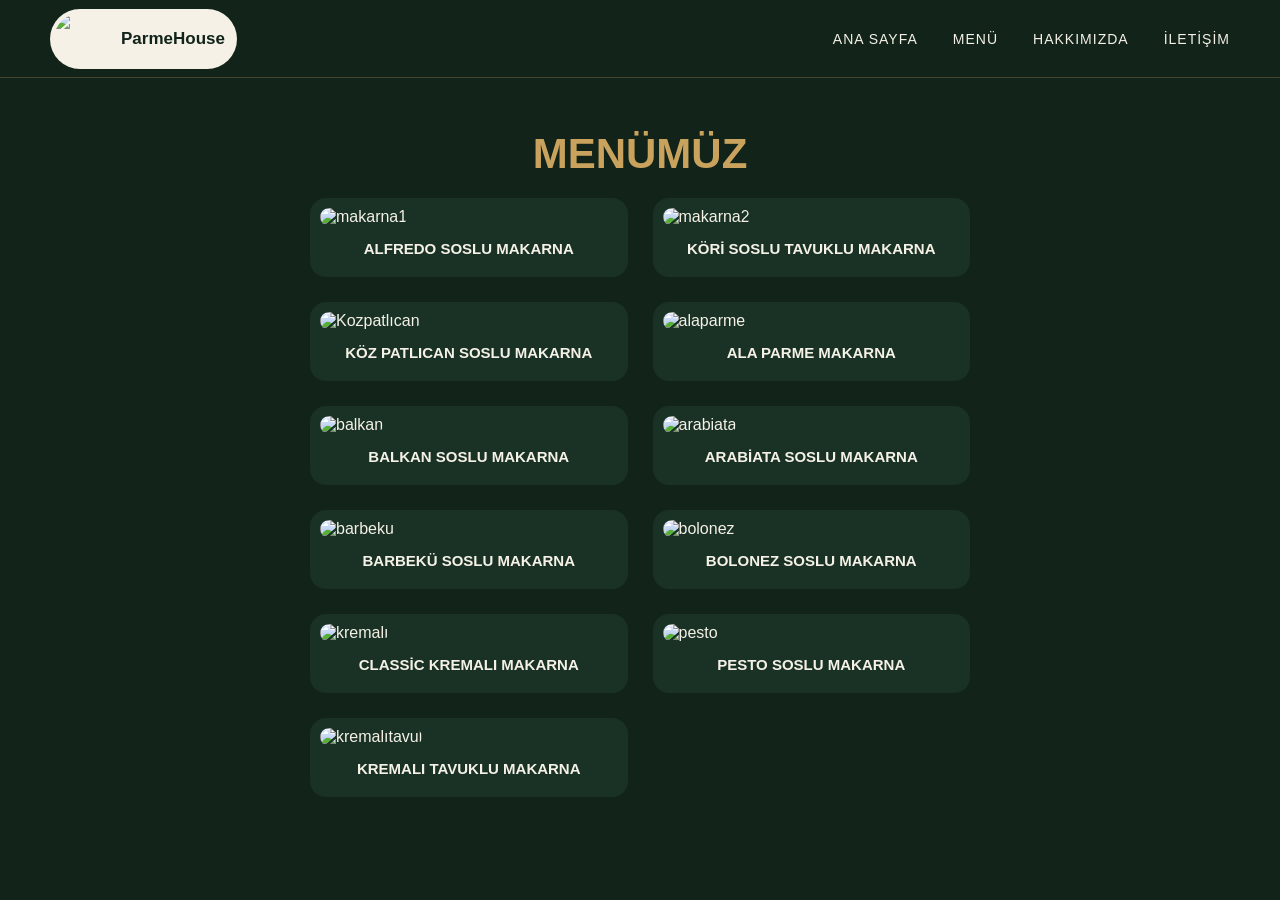
==== menu.html @ 1597a2c4 "Add files via upload" ====
<!DOCTYPE html>
<html lang="tr">

<head>
    <meta charset="UTF-8">
    <meta name="viewport" content="width=device-width, initial-scale=1.0">

    <title>ParmeHouse | Menü</title>

    <link rel="stylesheet" href="style.css">
</head>

<body>

    <header class="navbar">
        <div class="logo">
            <img src="images/logo.jpg" alt="makarnacı Logo">
            <span>ParmeHouse</span>
        </div>

        <nav class="menu">
            <a href="index.html#ana-sayfa">Ana Sayfa</a>
            <a href="menu.html">Menü</a>
            <a href="index.html#hakkimizda">Hakkımızda</a>
            <a href="index.html#iletisim">İletişim</a>
        </nav>
    </header>

    <section class="menu-sayfasi">
        <h1>MENÜMÜZ</h1>

        <div class="kartlar-menu">

            <div class="menu-kart">
                <img src="images/alfredo-menu.png" alt="makarna1">
                <h2>ALFREDO SOSLU MAKARNA</h2>
            </div>

            <div class="menu-kart">
                <img src ="images/Kori-menu.png" alt="makarna2">
                <h2>KÖRİ SOSLU TAVUKLU MAKARNA</h2>
            </div>

            <div class="menu-kart">
                <img src="images/Kozpatlıcan.png" alt="Kozpatlıcan">
                <h2>KÖZ PATLICAN SOSLU MAKARNA</h2>
            </div>

            <div class="menu-kart">
                <img src="images/Alaparme-kart.png" alt="alaparme">
                <h2>ALA PARME MAKARNA</h2>
            </div>

            <div class="menu-kart">
                <img src="images/balkansos-kart.png" alt="balkan">
                <h2>BALKAN SOSLU MAKARNA</h2>
            </div>

            <div class="menu-kart">
                <img src="images/arabiata-kart.png" alt="arabiata">
                <h2>ARABİATA SOSLU MAKARNA</h2>
            </div>

            <div class="menu-kart">
                <img src="images/barbekusos.png" alt="barbeku">
                <h2>BARBEKÜ SOSLU MAKARNA</h2>
            </div>

            <div class="menu-kart">
                <img src="images/bolonezsos.png" alt="bolonez">
                <h2>BOLONEZ SOSLU MAKARNA</h2>
            </div>

            <div class="menu-kart">
                <img src="images/kremalı.png" alt="kremalı">
                <h2>CLASSİC KREMALI MAKARNA</h2>
            </div>

            <div class="menu-kart">
                <img src="images/pesto.png" alt="pesto">
                <h2>PESTO SOSLU MAKARNA</h2>
            </div>

            <div class="menu-kart">
                <img src="images/kremalıtavuk.jpeg" alt="kremalıtavul">
                <h2>KREMALI TAVUKLU MAKARNA</h2>
            </div>

        </div>
    </section>

</body>

</html>
---- style.css ----
* {
    margin: 0;
    padding: 0;
    box-sizing: border-box;
}

html {
    scroll-behavior: smooth;
}

:root {
    --bg-koyu: #12241a;
    --bg-panel: #1a3226;
    --altin: #c9a35d;
    --yesil: #3f7d54;
    --kirmizi: #b23a2f;
    --yazi-acik: #f5f1e6;
    --yazi-soluk: #b9c4ba;
}

body {
    font-family: Arial, sans-serif;
    background-color: var(--bg-koyu);
    color: var(--yazi-acik);
}

/* NAVBAR */
.navbar {
    height: 78px;
    display: flex;
    align-items: center;
    justify-content: space-between;
    padding: 0 50px;
    background-color: var(--bg-koyu);
    border-bottom: 1px solid rgba(201, 163, 93, 0.25);
    position: fixed;
    top: 0;
    left: 0;
    width: 100%;
    z-index: 1000;
}

.menu {
    display: flex;
    gap: 35px;
}

.menu a {
    text-decoration: none;
    color: var(--yazi-acik);
    font-size: 14px;
    letter-spacing: 1px;
    text-transform: uppercase;
    font-family: Arial, sans-serif;
    transition: 0.3s;
}

.menu a:hover {
    color: var(--altin);
}

.logo {
    display: flex;
    align-items: center;
    gap: 12px;
    background-color: var(--yazi-acik);
    padding: 4px 12px 4px 4px;
    border-radius: 40px;
}

.logo img {
    width: 55px;
    height: auto;
    border-radius: 50%;
}

.logo span {
    font-size: 17px;
    font-weight: bold;
    color: var(--bg-koyu);
    font-family: 'Gill Sans', 'Gill Sans MT', Calibri, 'Trebuchet MS', sans-serif;
}

/* HERO */
.hero-video {
    width: 100%;
    height: 600px;
    overflow: hidden;
    position: relative;
    margin-top: 78px;
}

.video {
    width: 100%;
    height: 100%;
    object-fit: cover;
    position: absolute;
    top: 0;
    left: 0;
    z-index: 1;
}

.hero-video::after {
    content: "";
    position: absolute;
    top: 0; left: 0; right: 0; bottom: 0;
    background: linear-gradient(rgba(18, 36, 26, 0.15), rgba(18, 36, 26, 0.75));
    z-index: 1;
}

.hero-butonlar {
    display: flex;
    justify-content: center;
    gap: 20px;
    padding: 30px 0;
    background-color: var(--bg-koyu);
}

.btn {
    padding: 15px 36px;
    background-color: transparent;
    border: 1px solid var(--altin);
    color: var(--altin);
    text-decoration: none;
    text-transform: uppercase;
    letter-spacing: 1px;
    font-size: 14px;
    border-radius: 30px;
    transition: 0.3s;
}

.btn:hover {
    background-color: var(--altin);
    color: var(--bg-koyu);
}

/* HAKKIMIZDA */
#hakkimizda {
    padding: 80px 40px;
    text-align: center;
    scroll-margin-top: 78px;
    background-color: var(--bg-koyu);
}

.tanitim-blok {
    display: flex;
    align-items: center;
    justify-content: center;
    gap: 50px;
    padding: 30px;
    background-color: var(--bg-koyu);
}

.makarna4 {
    width: 450px;
    height: auto;
    object-fit: contain;
    border-radius: 10px;
}

.hakkimizda-yazi h2 {
    font-size: 42px;
    margin-bottom: 25px;
    color: var(--altin);
    font-family: 'Gill Sans', 'Gill Sans MT', Calibri, 'Trebuchet MS', sans-serif;
}

.hakkimizda-kutu {
    max-width: 650px;
    padding: 40px;
    border: 1px solid rgba(201, 163, 93, 0.35);
    border-radius: 20px;
    background-color: var(--bg-panel);
}

.hakkimizda-yazi p {
    font-size: 16px;
    line-height: 1.7;
    color: var(--yazi-soluk);
    font-family: Arial, Helvetica, sans-serif;
    text-align: left;
}

.hakkimizda-yazi p + p {
    margin-top: 15px;
}

#hakkimizda a {
    font-weight: bold;
    text-decoration: none;
    display: inline-block;
    margin-top: 20px;
    color: var(--altin);
}

/* LEZZETLERİMİZ */
.lezzetler {
    padding: 80px 40px;
    text-align: center;
    background-color: var(--bg-panel);
}

.lezzetler h2 {
    font-size: 42px;
    margin-bottom: 40px;
    color: var(--altin);
    letter-spacing: 2px;
    font-family: 'Gill Sans', 'Gill Sans MT', Calibri, 'Trebuchet MS', sans-serif;
}

.kartlar {
    display: grid;
    grid-template-columns: repeat(auto-fit, minmax(260px, 1fr));
    gap: 30px;
    max-width: 1100px;
    margin: 0 auto;
}

.kart {
    background-color: var(--bg-koyu);
    border-radius: 16px;
    padding: 12px 12px 25px;
    box-shadow: 0 6px 20px rgba(0, 0, 0, 0.35);
    transition: 0.3s;
}

.kart:hover {
    transform: translateY(-8px);
}

.kart img {
    width: 100%;
    height: auto;
    display: block;
    border-radius: 12px;
}

.kart h3 {
    margin: 18px 0 8px;
    font-size: 16px;
    letter-spacing: 0.5px;
    color: var(--yazi-acik);
    font-family: 'Gill Sans', 'Gill Sans MT', Calibri, 'Trebuchet MS', sans-serif;
}

/* NEDEN PARMEHOUSE - kutusuz, sade liste */
.neden {
    padding: 80px 40px;
    text-align: center;
    background-color: var(--bg-koyu);
}

.neden h2 {
    font-size: 38px;
    margin-bottom: 50px;
    color: var(--altin);
    font-family: 'Gill Sans', 'Gill Sans MT', Calibri, 'Trebuchet MS', sans-serif;
}

.neden-kutular {
    display: flex;
    justify-content: center;
    flex-wrap: wrap;
    gap: 60px;
    max-width: 1000px;
    margin: 0 auto;
}

.neden-kutu {
    position: relative;
    flex: 1;
    min-width: 240px;
    padding: 10px 40px;
}

.neden-kutu + .neden-kutu::before {
    background-color: rgba(201 , 163 , 93 , 0.5);
    content: "";
    position: absolute;
    left: 0;
    top: 50%;
    transform: translate(-50%);
    width: 1px;
    height: 70px;

}
.simge {
    font-size: 35px;
    display: block;
    margin-bottom: 15px;
    color: var(--altin);
    font-family: 'Gill Sans', 'Gill Sans MT', Calibri, 'Trebuchet MS', sans-serif;
}

.neden-kutu h3 {
    margin-bottom: 11px;
    font-size: 18px;
    color: var(--yazi-acik);
    font-family: Arial, Helvetica, sans-serif;
}

.neden-kutu p {
    font-size: 15px;
    line-height: 1.6;
    color: var(--yazi-soluk);
    font-family: Arial, Helvetica, sans-serif;
}

/* İLETİŞİM */
.iletisim {
    padding: 90px 40px 40px;
    text-align: center;
    color: var(--yazi-acik);
    background-image:
        linear-gradient(rgba(18, 36, 26, 0.85), rgba(18, 36, 26, 0.85)),
        url("images/dukkan.jpeg");
    background-size: cover;
    background-position: center;
}

.iletisim h2 {
    font-size: 38px;
    margin-bottom: 40px;
    color: var(--altin);
    font-family: 'Gill Sans', 'Gill Sans MT', Calibri, 'Trebuchet MS', sans-serif;
}

.subeler {
    display: grid;
    grid-template-columns: repeat(auto-fit, minmax(280px, 1fr));
    gap: 30px;
    max-width: 900px;
    margin: 0 auto;
}

.sube {
    display: flex;
    flex-direction: column;
    justify-content: space-between;
    background-color: rgba(255, 255, 255, 0.06);
    border: 1px solid rgba(201, 163, 93, 0.3);
    backdrop-filter: blur(4px);
    border-radius: 16px;
    padding: 30px;
}

.sube h3 {
    margin-bottom: 18px;
    font-size: 19px;
    color: var(--altin);
}

.sube p {
    margin-bottom: 10px;
    line-height: 1.6;
    color: var(--yazi-soluk);
}

.rota {
    display: inline-block;
    margin-top: 10px;
    padding: 12px 30px;
    background-color: transparent;
    border: 1px solid var(--altin);
    color: var(--altin);
    text-decoration: none;
    text-transform: uppercase;
    letter-spacing: 1px;
    font-size: 13px;
    border-radius: 30px;
    transition: 0.3s;
}

.rota:hover {
    background-color: var(--altin);
    color: var(--bg-koyu);
}

.instagram {
    display: inline-block;
    margin-top: 35px;
    color: var(--yazi-soluk);
    font-weight: bold;
    text-decoration: none;
}

.telif {
    margin-top: 35px;
    font-size: 13px;
    color: var(--yazi-soluk);
    opacity: 0.6;
}

/*Menü sayfası*/

.menu-sayfasi {
    max-width: 720px;
    margin: 0 auto;
    padding: 130px 30px 80px;
}

.menu-sayfasi h1 {
    text-align: center;
    font-size: 42px;
    margin-bottom: 20px;
    color: var(--altin);
    font-family: 'Gill Sans', 'Gill Sans MT', Calibri, 'Trebuchet MS', sans-serif;
}

.kartlar-menu {
    display: grid;
    grid-template-columns: repeat(auto-fit, minmax(220px, 1fr));
    gap: 25px;
}

.menu-kart {
    background-color: var(--bg-panel);
    border-radius: 16px;
    padding: 10px 10px 20px;
    box-shadow: 0 6px 20px rgba(0 0 0 0.35);
    transition: 0.3s;
}

.menu-kart:hover {
    transform: translateY(-8px);
}

.menu-kart img {
    width: 100%;
    height: 390px;
    object-fit: cover;
    border-radius: 12px;
}

.menu-kart h2 {
    margin-top: 14px;
    font-size: 15px;
    text-align: center;
    color: var(--yazi-acik);
    font-family: 'Gill Sans', 'Gill Sans MT', Calibri, 'Trebuchet MS', sans-serif;
}
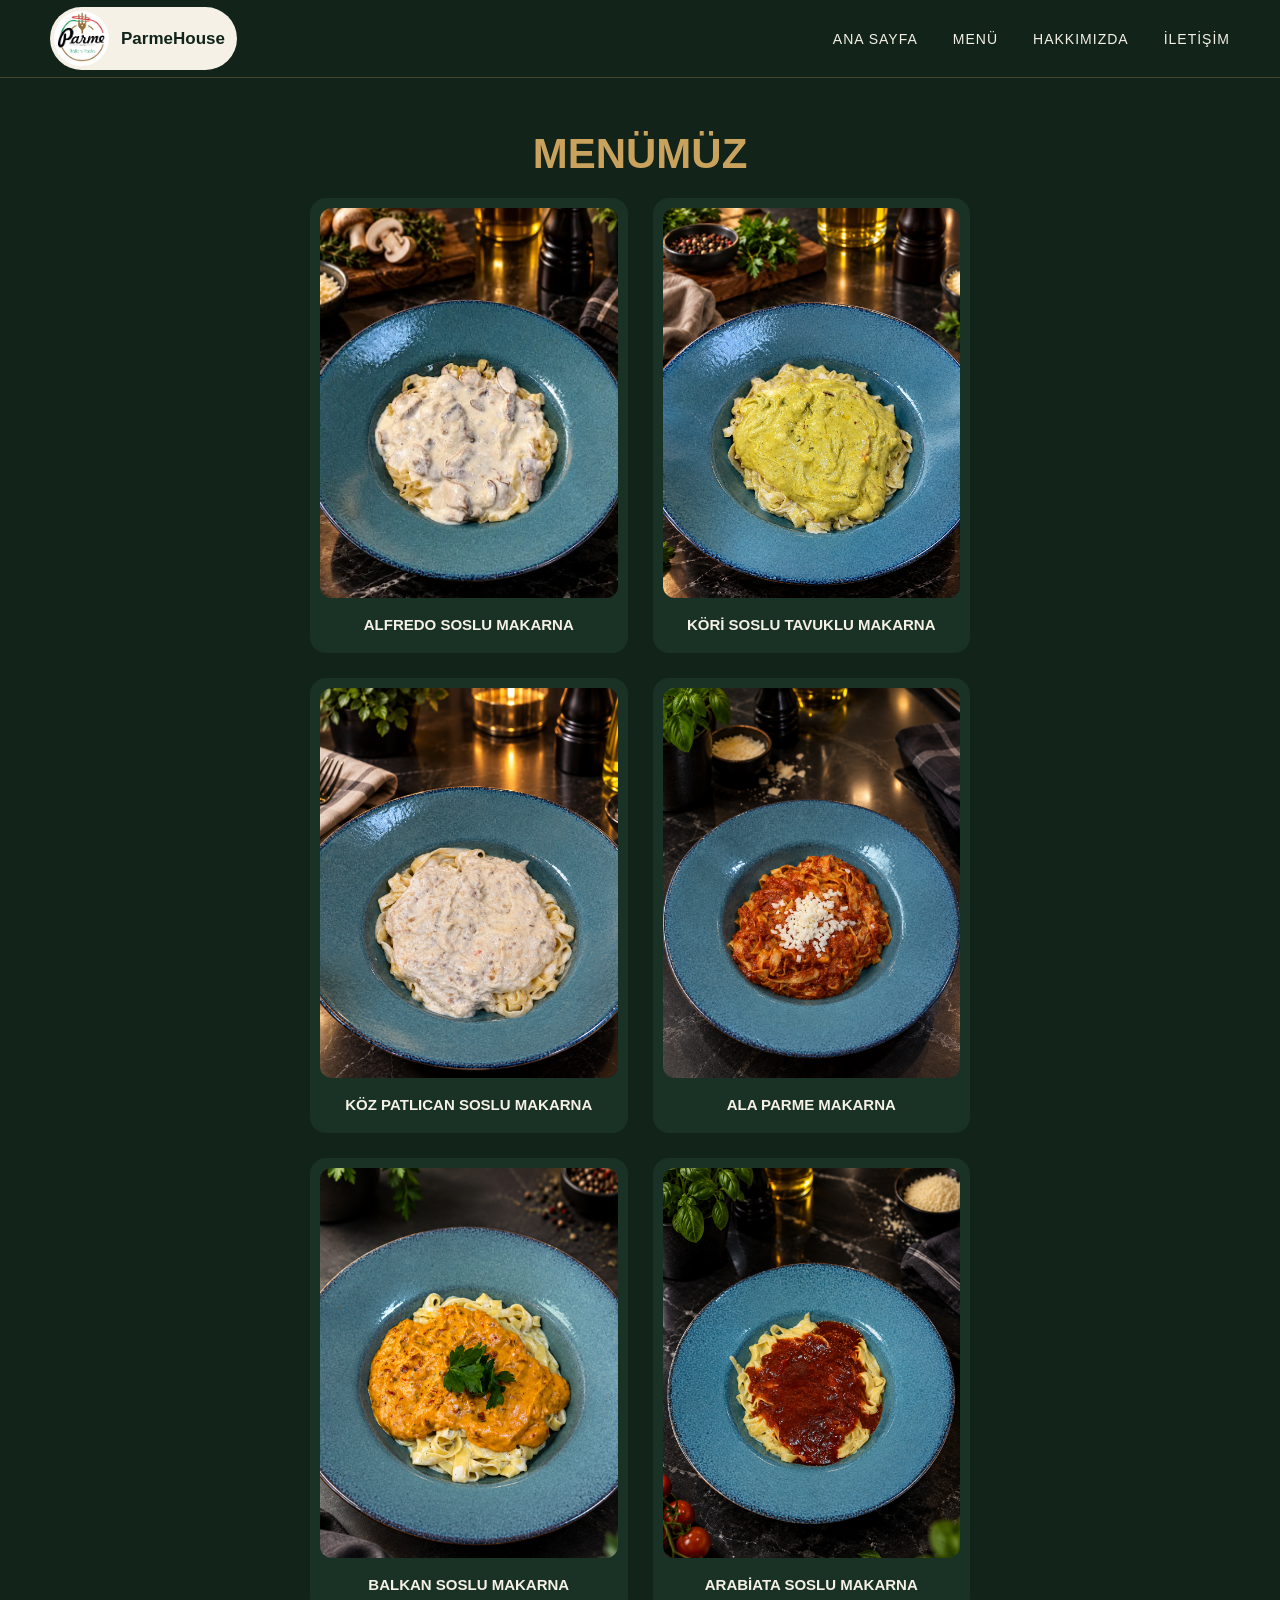
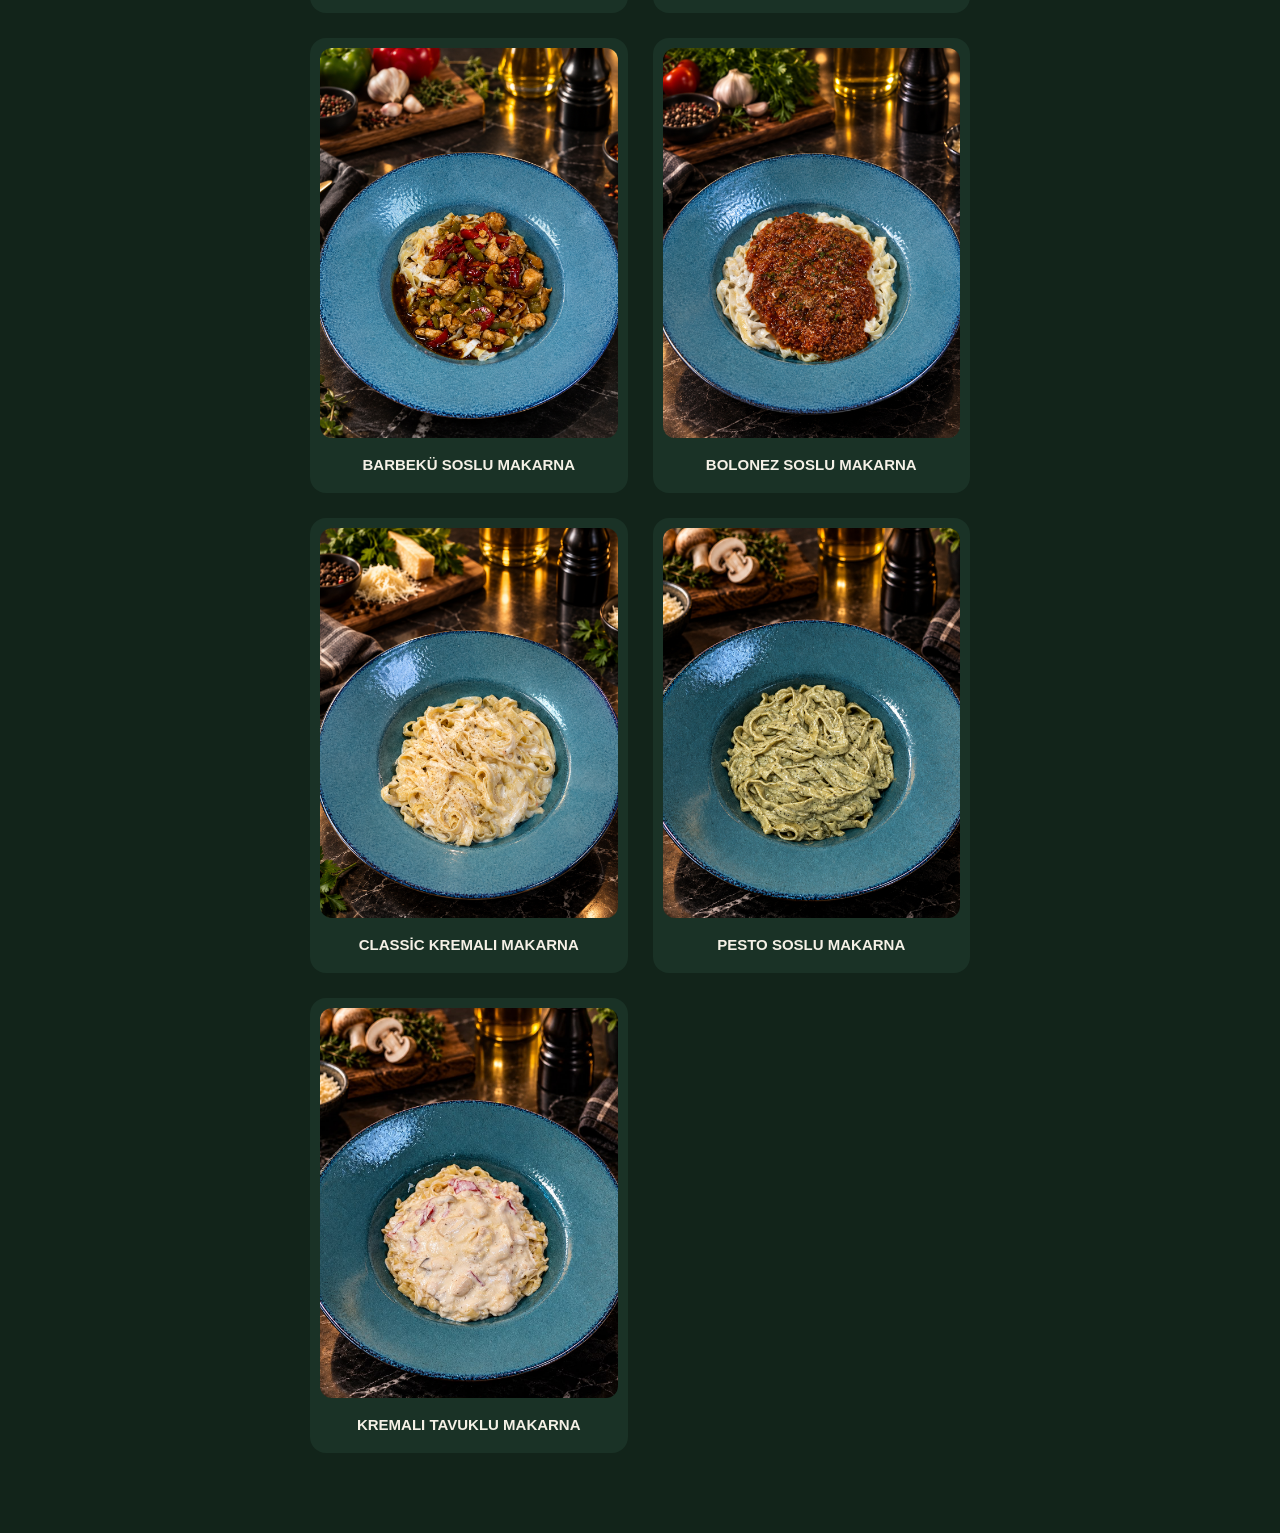
==== commit 616a6236: "Update menu.html" ====
--- a/menu.html
+++ b/menu.html
@@ -32,7 +32,7 @@
         <div class="kartlar-menu">
 
             <div class="menu-kart">
-                <img src="images/alfredo-menu.png" alt="makarna1">
+                <img src="images/alfredo-menu.webp" alt="makarna1">
                 <h2>ALFREDO SOSLU MAKARNA</h2>
             </div>
 
--- a/style.css
+++ b/style.css
@@ -106,14 +106,6 @@
     top: 0; left: 0; right: 0; bottom: 0;
     background: linear-gradient(rgba(18, 36, 26, 0.15), rgba(18, 36, 26, 0.75));
     z-index: 1;
-}
-
-.hero-butonlar {
-    display: flex;
-    justify-content: center;
-    gap: 20px;
-    padding: 30px 0;
-    background-color: var(--bg-koyu);
 }
 
 .btn {
@@ -438,4 +430,159 @@
     text-align: center;
     color: var(--yazi-acik);
     font-family: 'Gill Sans', 'Gill Sans MT', Calibri, 'Trebuchet MS', sans-serif;
-}+}
+
+.alfredo-blok {
+    position: relative;
+    width: 100%;
+    min-height: 500px;
+    overflow: hidden;
+    display: flex;
+    align-items: center;
+    justify-content: flex-start;
+}
+
+.alfredo-arka {
+    width: 100%;
+    height: 100%;
+    object-fit: cover;
+    object-position: center;
+    position: absolute;
+    top: 0;
+    left: 0;
+    z-index: 1;
+}
+
+.alfredo-yazi {
+    position: relative;
+    max-width: 700px;
+    z-index: 2;
+    padding: 40px;
+    color: var(--yazi-soluk);
+}
+
+.alfredo-yazi h2 {
+    font-size: 34px;
+    margin-bottom: 22px;
+    color: var(--altin);
+    font-family: 'Gill Sans', 'Gill Sans MT', Calibri, 'Trebuchet MS', sans-serif;
+}
+
+.alfredo-yazi p {
+    font-size: 17px;
+    line-height: 1.8;
+    color: var(--yazi-acik);
+    font-family: Arial, Helvetica, sans-serif;
+}
+
+.alfredo-vurgu {
+    margin-bottom: 20px;
+    font-weight: bold;
+    color: var(--altin);
+    font-style: italic;
+}
+
+@media (max-width:768px) {
+
+/*navbar*/
+.navbar {
+        padding: 0 20px;
+        flex-wrap: wrap;
+        height: auto;
+        padding-top: 10px;
+        padding-bottom: 10px;
+    }
+
+.menu {
+    gap: 18px;
+    flex-wrap: wrap;
+    justify-content: center;
+    width: 100%;
+    margin-top: 10px;
+    }   
+
+.menu a {
+    font-size: 12px;
+}
+
+.logo span {
+    font-size: 15px;
+}
+
+.logo img {
+    width: 45px;
+}
+
+/*HERO*/
+.hero-video {
+    height: 350px;
+}
+
+.hero-butonlar {
+    flex-direction: column;
+    align-items: center;
+    gap: 12px;
+}
+
+/*HAKKIMIZDA*/
+
+.tanitim-blok {
+    flex-direction: column;
+    padding: 20px;
+}
+
+.makarna4 {
+    width: 100%;
+    max-width: 320px;
+}
+
+.hakkimizda-kutu {
+    max-width: 100%;
+}
+
+.hakkimizda-yazi h2 {
+    font-size: 30px;
+}
+
+/*lezzetlerimiz*/
+
+.lezzetler h2 {
+    font-size: 30px;
+}
+
+/*neden*/
+
+.neden h2 {
+    font-size: 28px;
+}
+
+.neden-kutular {
+    flex-direction: column;
+    gap: 35px;
+}
+
+.neden-kutu + .neden-kutu::before {
+    display: none;
+}
+
+/*iletişim*/
+
+.iletisim h2 {
+    font-size: 28px;
+}
+
+.subeler {
+    grid-template-columns: 1fr;
+}
+
+/*menu sayfası*/
+
+.menu-sayfasi {
+    padding: 100px 20px 60px;
+}
+
+.menu-sayfasi h1 {
+    font-size: 30px;
+}
+
+}
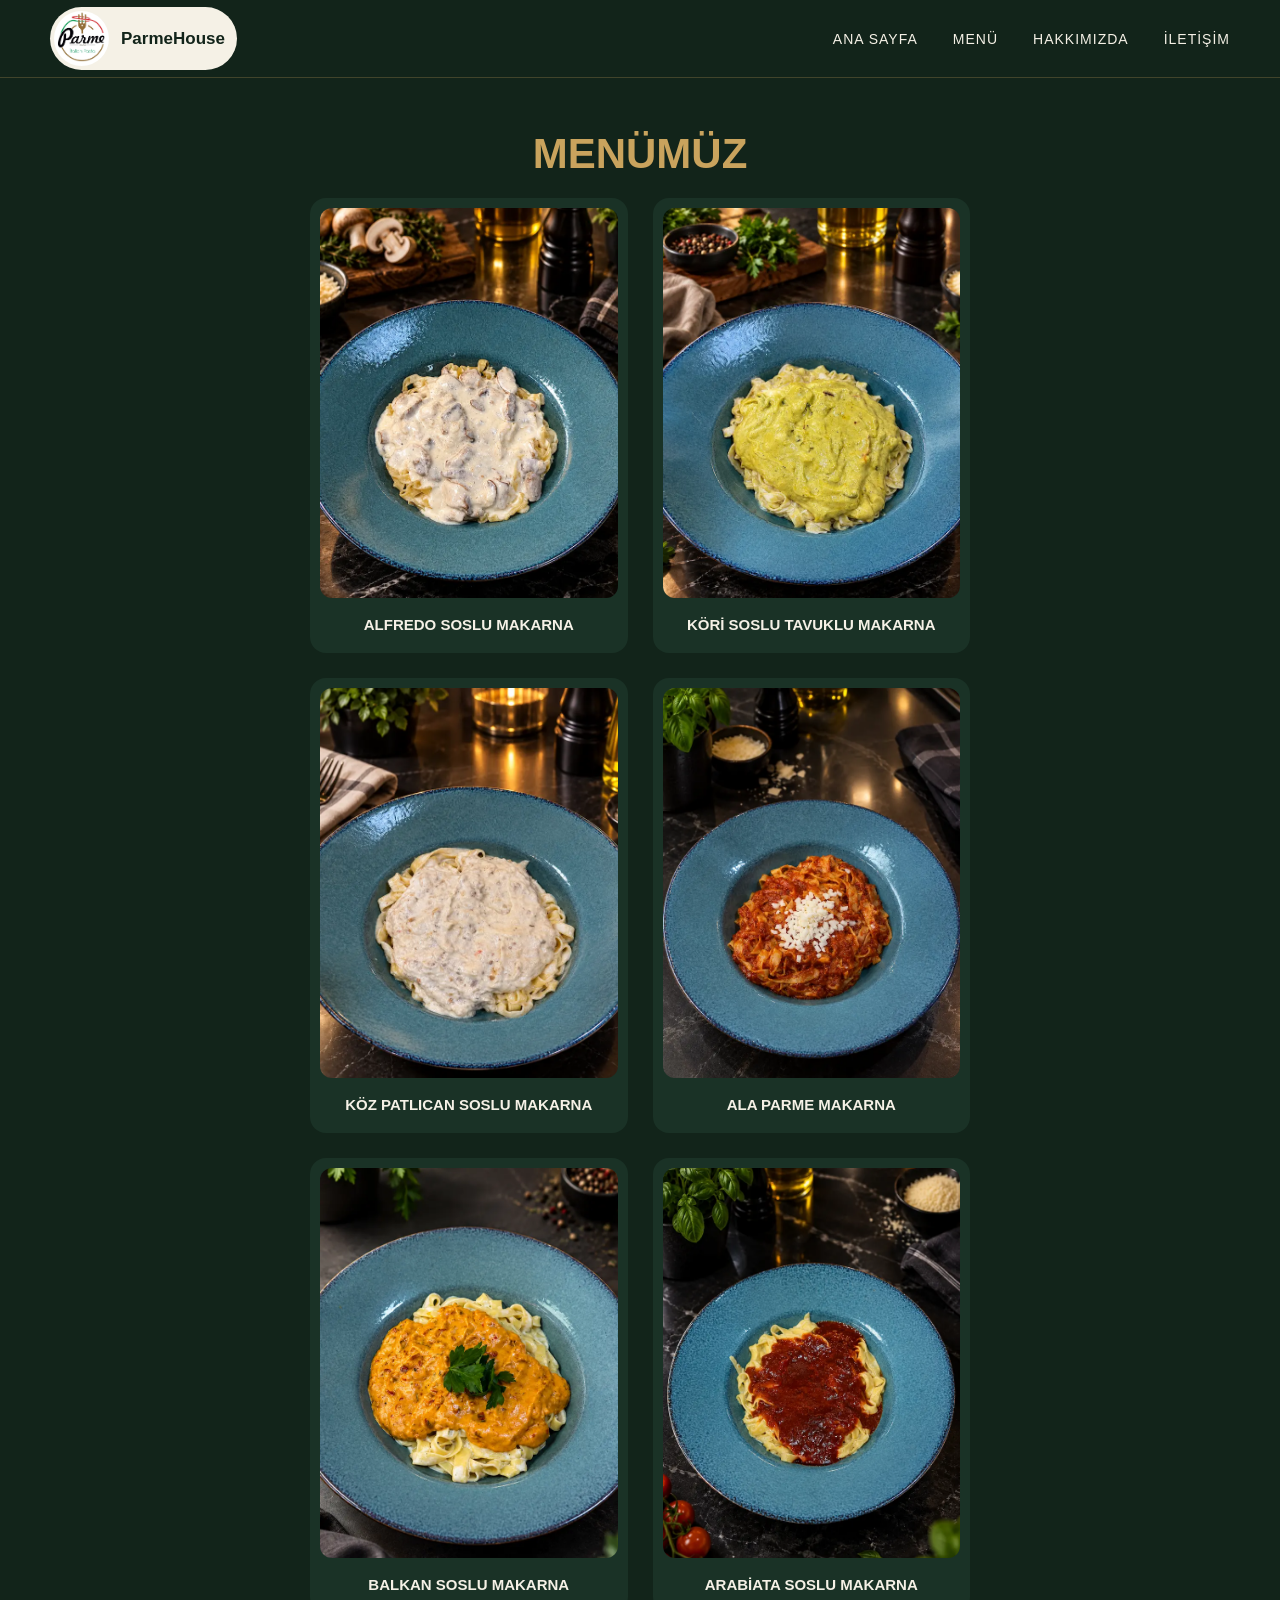
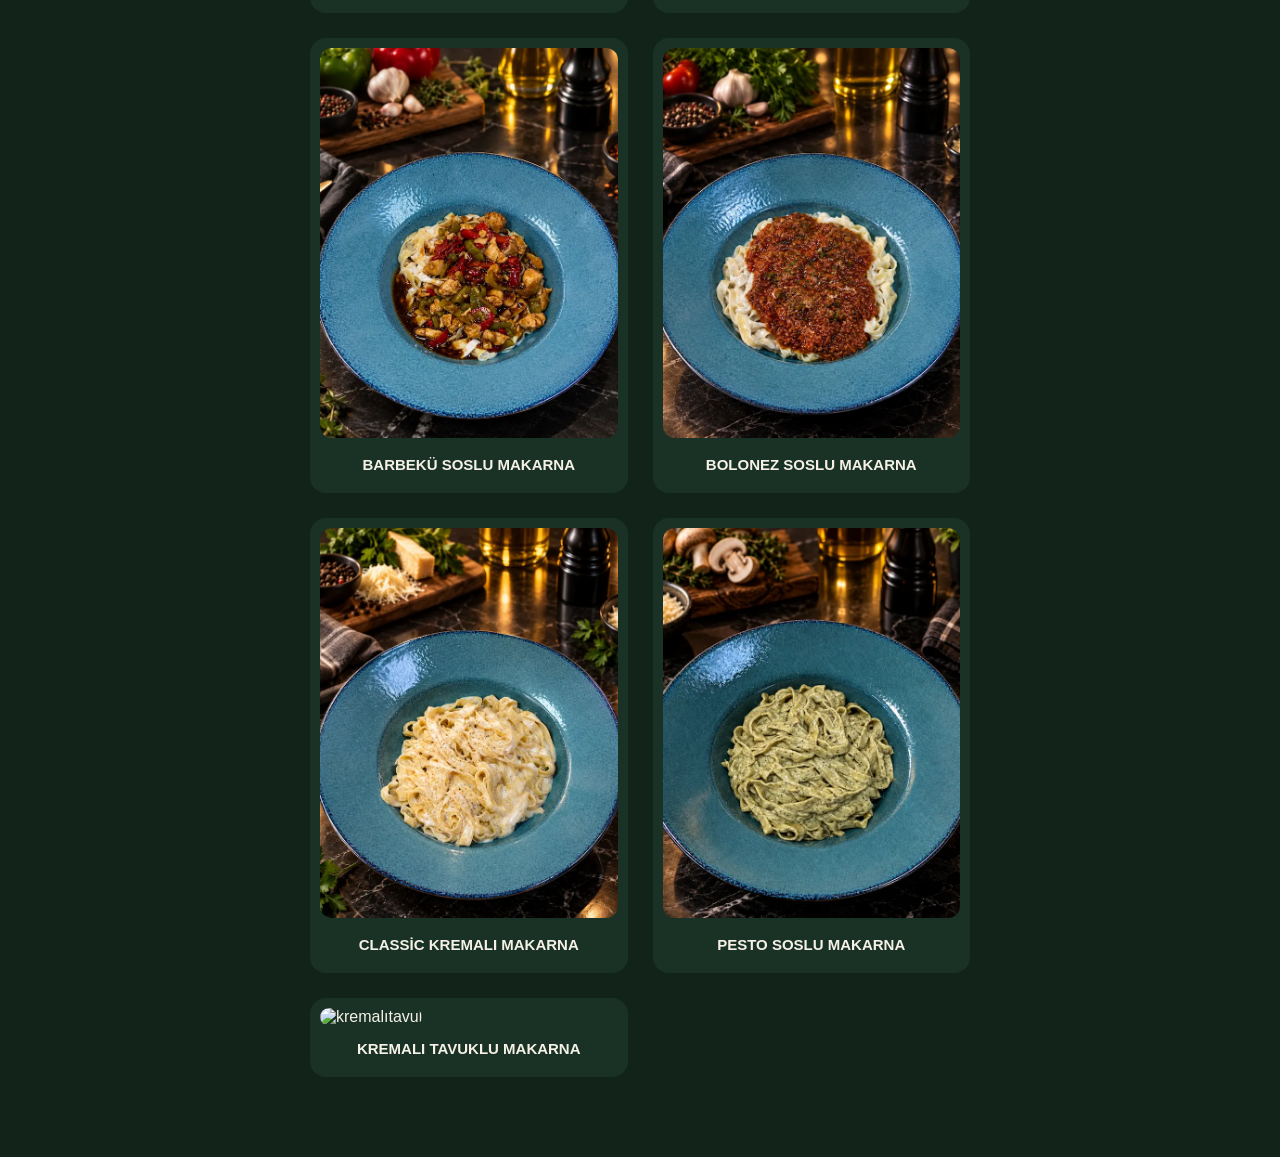
==== commit 2bafbf3d: "Update menu.html" ====
--- a/menu.html
+++ b/menu.html
@@ -37,52 +37,52 @@
             </div>
 
             <div class="menu-kart">
-                <img src ="images/Kori-menu.png" alt="makarna2">
+                <img src ="images/Kori-menu.webp" alt="makarna2">
                 <h2>KÖRİ SOSLU TAVUKLU MAKARNA</h2>
             </div>
 
             <div class="menu-kart">
-                <img src="images/Kozpatlıcan.png" alt="Kozpatlıcan">
+                <img src="images/Kozpatlıcan.webp" alt="Kozpatlıcan">
                 <h2>KÖZ PATLICAN SOSLU MAKARNA</h2>
             </div>
 
             <div class="menu-kart">
-                <img src="images/Alaparme-kart.png" alt="alaparme">
+                <img src="images/Alaparme-kart.webp" alt="alaparme">
                 <h2>ALA PARME MAKARNA</h2>
             </div>
 
             <div class="menu-kart">
-                <img src="images/balkansos-kart.png" alt="balkan">
+                <img src="images/balkansos-kart.webp" alt="balkan">
                 <h2>BALKAN SOSLU MAKARNA</h2>
             </div>
 
             <div class="menu-kart">
-                <img src="images/arabiata-kart.png" alt="arabiata">
+                <img src="images/arabiata-kart.webp" alt="arabiata">
                 <h2>ARABİATA SOSLU MAKARNA</h2>
             </div>
 
             <div class="menu-kart">
-                <img src="images/barbekusos.png" alt="barbeku">
+                <img src="images/barbekusos.webp" alt="barbeku">
                 <h2>BARBEKÜ SOSLU MAKARNA</h2>
             </div>
 
             <div class="menu-kart">
-                <img src="images/bolonezsos.png" alt="bolonez">
+                <img src="images/bolonezsos.webp" alt="bolonez">
                 <h2>BOLONEZ SOSLU MAKARNA</h2>
             </div>
 
             <div class="menu-kart">
-                <img src="images/kremalı.png" alt="kremalı">
+                <img src="images/kremalı.webp" alt="kremalı">
                 <h2>CLASSİC KREMALI MAKARNA</h2>
             </div>
 
             <div class="menu-kart">
-                <img src="images/pesto.png" alt="pesto">
+                <img src="images/pesto.webp" alt="pesto">
                 <h2>PESTO SOSLU MAKARNA</h2>
             </div>
 
             <div class="menu-kart">
-                <img src="images/kremalıtavuk.jpeg" alt="kremalıtavul">
+                <img src="images/kremalıtavuk.webp" alt="kremalıtavul">
                 <h2>KREMALI TAVUKLU MAKARNA</h2>
             </div>
 
